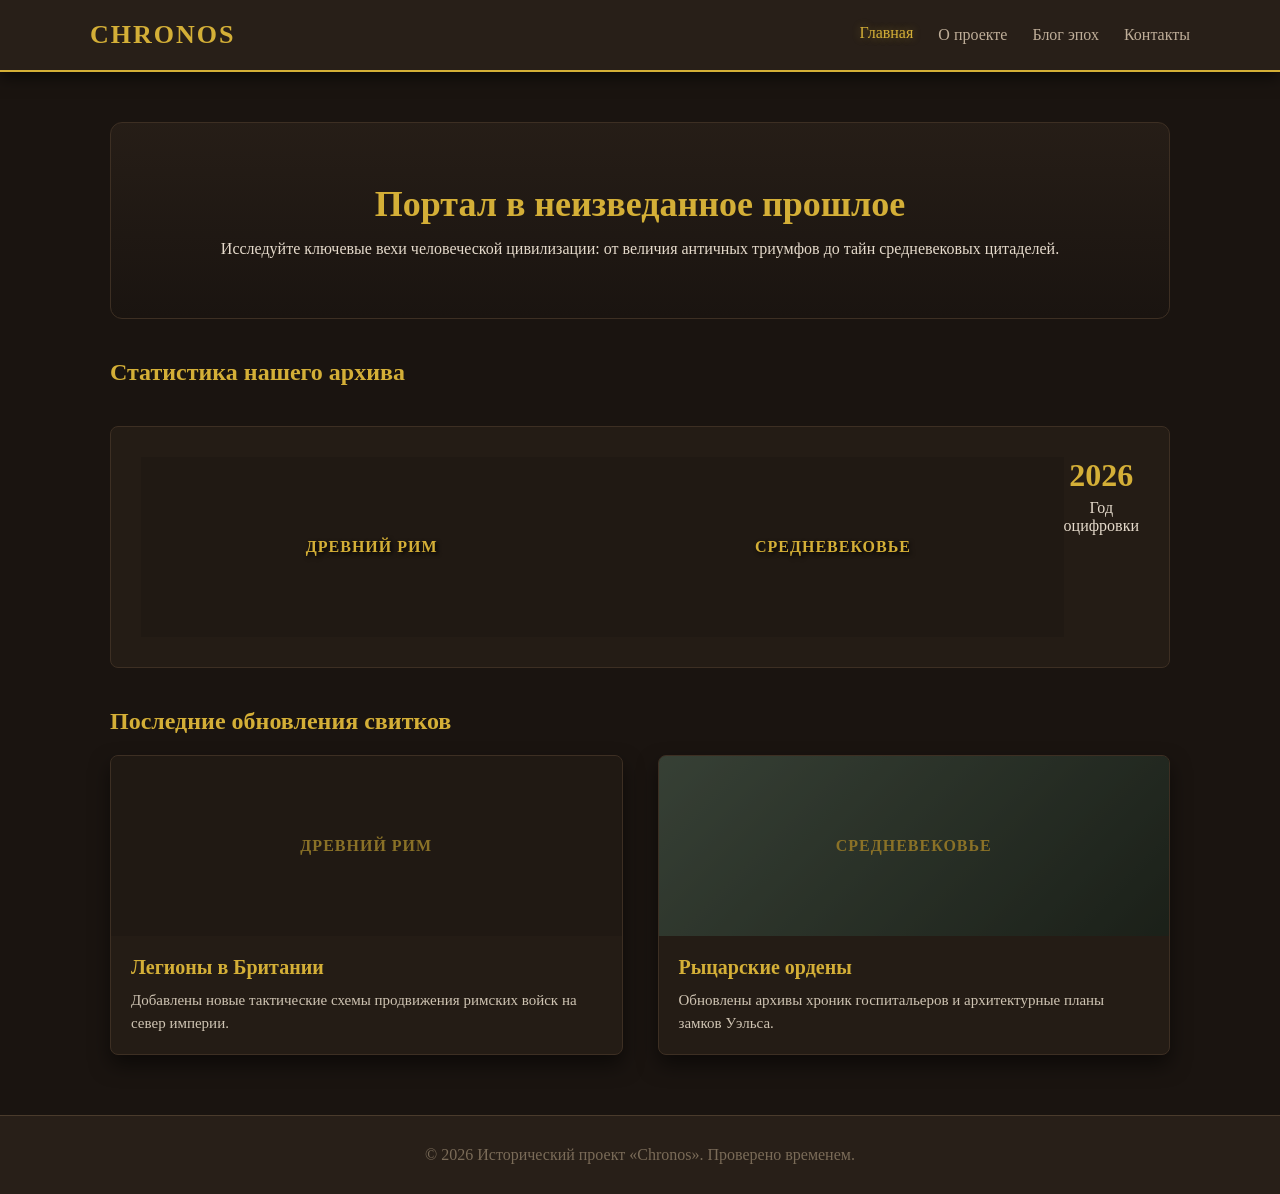
==== index.html @ 02c910a2 "New textex for site" ====
<!DOCTYPE html>
<html lang="ru">
<head>
    <meta charset="UTF-8">
    <meta name="viewport" content="width=device-width, initial-scale=1.0">
    <title>Хронос | Главная летопись</title>
    <link rel="stylesheet" href="css/style.css">
</head>
<body>
    <header>
        <nav>
            <div class="logo">Chronos</div>
            <ul>
                <li><a href="index.html" class="active">Главная</a></li>
                <li><a href="about.html">О проекте</a></li>
                <li><a href="blog.html">Блог эпох</a></li>
                <li><a href="contact.html">Контакты</a></li>
            </ul>
        </nav>
    </header>

    <div class="container fade-in">
        <section class="hero">
            <h2>Портал в неизведанное прошлое</h2>
            <p>Исследуйте ключевые вехи человеческой цивилизации: от величия античных триумфов до тайн средневековых цитаделей.</p>
        </section>

        <h3 style="color: #d4af37; font-size: 24px; margin-bottom: 15px;">Статистика нашего архива</h3>
        <div class="stats-container">
            <div class="image-placeholder img-rome"><span>Древний Рим</span></div>
            <div class="image-placeholder img-medieval"><span>Средневековье</span></div>
            <div class="stat-item"><span class="stat-number">2026</span><span>Год оцифровки</span></div>
        </div>

        <h3 style="color: #d4af37; font-size: 24px; margin-bottom: 15px;">Последние обновления свитков</h3>
        <div class="grid">
            <div class="card">
                <div class="image-placeholder">Древний Рим</div>
                <div class="card-content">
                    <h3>Легионы в Британии</h3>
                    <p>Добавлены новые тактические схемы продвижения римских войск на север империи.</p>
                </div>
            </div>
            <div class="card">
                <div class="image-placeholder" style="background: linear-gradient(135deg, #4a5d4e 0%, #1c281f 100%);">Средневековье</div>
                <div class="card-content">
                    <h3>Рыцарские ордены</h3>
                    <p>Обновлены архивы хроник госпитальеров и архитектурные планы замков Уэльса.</p>
                </div>
            </div>
        </div>
    </div>

    <footer><p>&copy; 2026 Исторический проект «Chronos». Проверено временем.</p></footer>
    <script src="js/script.js"></script>
</body>
</html>
---- css/style.css ----
* {
    margin: 0;
    padding: 0;
    box-sizing: border-box;
    font-family: 'Georgia', serif;
}

body {
    background-color: #1a1410;
    color: #e5dacb;
    overflow-x: hidden;
}

header {
    background-color: #281f18;
    position: sticky;
    top: 0;
    z-index: 100;
    box-shadow: 0 5px 15px rgba(0, 0, 0, 0.6);
    border-bottom: 2px solid #d4af37; 
}

nav {
    display: flex;
    justify-content: space-between;
    align-items: center;
    padding: 20px 50px;
    max-width: 1200px;
    margin: 0 auto;
}

.logo {
    font-size: 26px;
    font-weight: bold;
    color: #d4af37; 
    letter-spacing: 2px;
    text-transform: uppercase;
}

nav ul {
    display: flex;
    list-style: none;
    gap: 25px;
}

nav ul li a {
    color: #bfae99;
    text-decoration: none;
    font-size: 16px;
    font-weight: 500;
    transition: color 0.3s ease, transform 0.3s ease;
    display: inline-block;
}

nav ul li a:hover, nav ul li a.active {
    color: #d4af37;
    transform: translateY(-2px);
    text-shadow: 0 0 8px rgba(212, 175, 55, 0.4);
}

.container {
    max-width: 1100px;
    margin: 50px auto;
    padding: 0 20px;
}

.hero {
    text-align: center;
    padding: 60px 20px;
    background: linear-gradient(rgba(40, 31, 24, 0.85), rgba(26, 20, 16, 1));
    border-radius: 12px;
    margin-bottom: 40px;
    border: 1px solid #3d2f23;
}

.hero h2 {
    font-size: 36px;
    color: #d4af37;
    margin-bottom: 15px;
}

.stats-container {
    display: flex;
    justify-content: space-around;
    margin: 40px 0;
    background: #241c15;
    padding: 30px;
    border-radius: 8px;
    border: 1px solid #3d2f23;
}

.stat-item {
    text-align: center;
}

.stat-number {
    font-size: 32px;
    color: #d4af37;
    font-weight: bold;
    display: block;
    margin-bottom: 5px;
}

/* Анимация плавного появления при скролле */
.fade-in {
    opacity: 1; /* Теперь текст виден сразу! */
    transform: translateY(0);
}

.grid {
    display: grid;
    grid-template-columns: repeat(auto-fit, minmax(300px, 1fr));
    gap: 35px;
    margin-top: 20px;
}

.card {
    background-color: #241c15;
    border: 1px solid #3d2f23;
    border-radius: 8px;
    overflow: hidden;
    box-shadow: 0 10px 20px rgba(0,0,0,0.5);
    transition: transform 0.4s ease, border-color 0.4s ease, box-shadow 0.4s ease;
}

.card:hover {
    transform: translateY(-8px);
    border-color: #d4af37;
    box-shadow: 0 15px 30px rgba(212, 175, 55, 0.15);
}

/* Фоновые изображения для исторических эпох */
.image-placeholder {
    width: 100%;
    height: 180px;
    background-size: cover;
    background-position: center;
    background-repeat: no-repeat;
    display: flex;
    align-items: center;
    justify-content: center;
    font-weight: bold;
    color: #d4af37;
    text-transform: uppercase;
    letter-spacing: 1px;
    position: relative;
}

/* Накладываем небольшое темное затенение поверх картинок, чтобы текст на них читался идеально */
.image-placeholder::before {
    content: '';
    position: absolute;
    top: 0; left: 0; right: 0; bottom: 0;
    background: rgba(26, 20, 16, 0.4);
    z-index: 1;
}

.image-placeholder span {
    position: relative;
    z-index: 2;
    text-shadow: 2px 2px 4px rgba(0, 0, 0, 0.9);
}

/* Подключение реальных исторических изображений по прямым ссылкам */
.img-rome { 
    background-image: url('https://britishmuseum.org'); 
}
.img-medieval { 
    background-image: url('https://displate.com'); 
}
.img-rus { 
    background-image: url('https://nicholaskotar.com'); 
}


.card-content {
    padding: 20px;
}

.card-content h3 {
    color: #d4af37;
    margin-bottom: 10px;
    font-size: 20px;
}

.card-content p {
    font-size: 15px;
    line-height: 1.5;
    color: #cfc4b3;
}

form {
    display: flex;
    flex-direction: column;
    gap: 15px;
    max-width: 500px;
    background: #241c15;
    padding: 30px;
    border-radius: 8px;
    border: 1px solid #3d2f23;
}

input, textarea, button {
    padding: 12px;
    border-radius: 4px;
    border: 1px solid #4a3b2c;
    background: #1a1410;
    color: #e5dacb;
    font-size: 16px;
}

input:focus, textarea:focus {
    outline: none;
    border-color: #d4af37;
}

button {
    background: #d4af37;
    color: #1a1410;
    font-weight: bold;
    cursor: pointer;
    border: none;
    transition: background-color 0.3s ease, transform 0.2s ease;
}

button:hover {
    background-color: #bfa030;
    transform: translateY(-2px);
}

footer {
    text-align: center;
    padding: 30px;
    background-color: #281f18;
    color: #7a6b58;
    margin-top: 60px;
    border-top: 1px solid #4a3b2c;
}

@media (max-width: 768px) {
    nav { flex-direction: column; gap: 15px; }
    .stats-container { flex-direction: column; gap: 20px; }
}
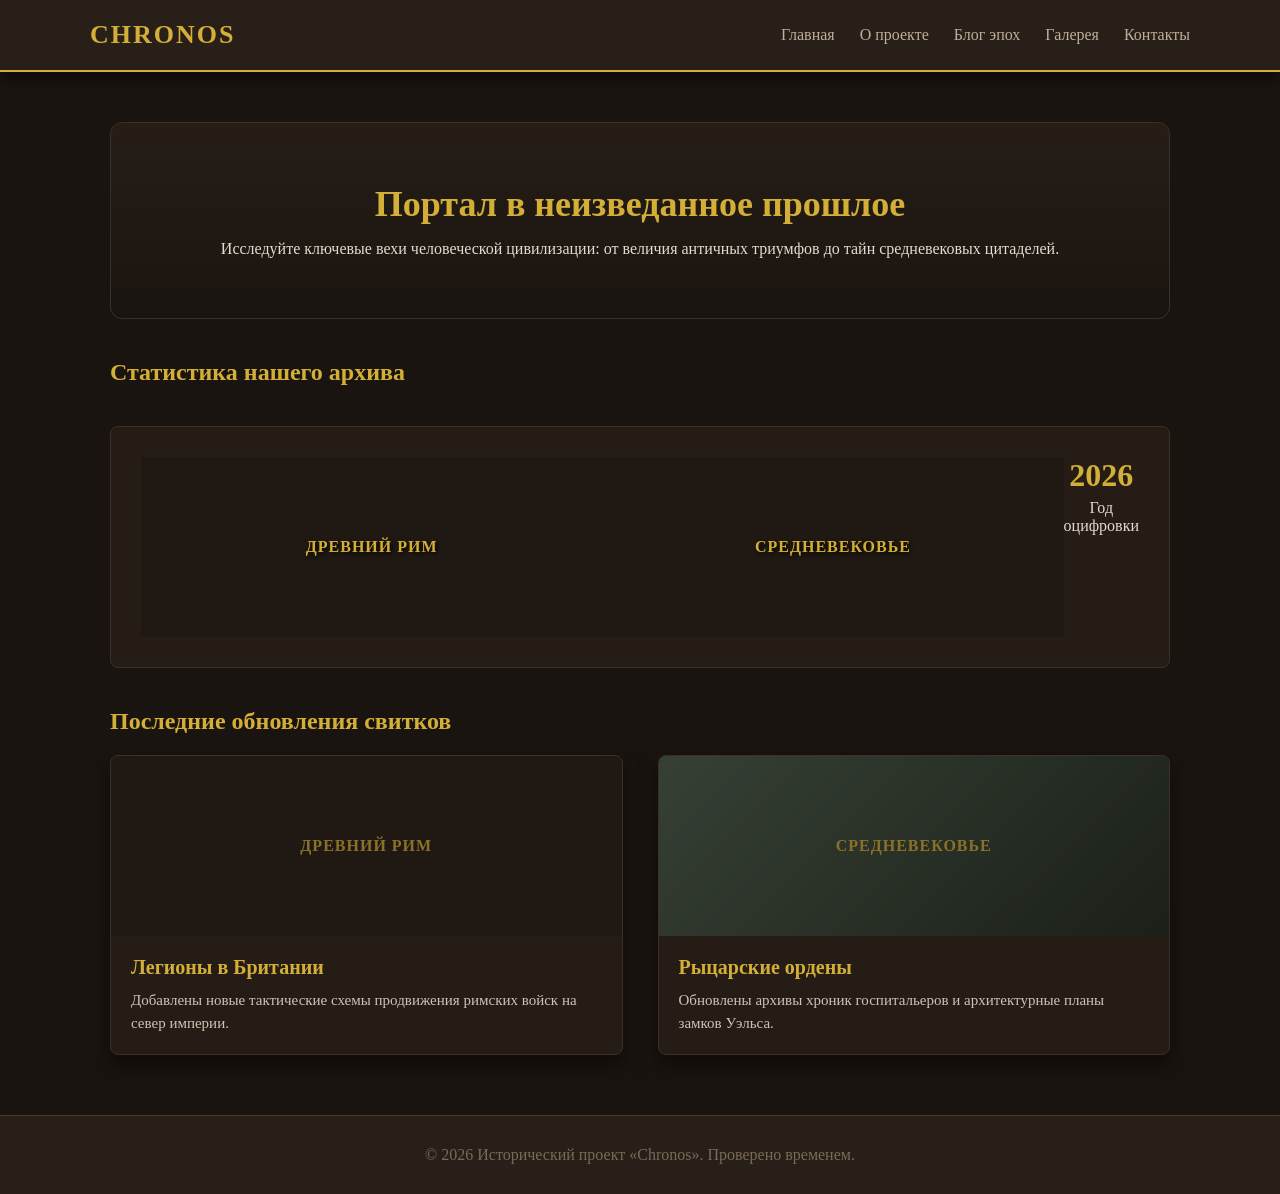
==== commit ce496280: "New update for site" ====
--- a/index.html
+++ b/index.html
@@ -11,10 +11,13 @@
         <nav>
             <div class="logo">Chronos</div>
             <ul>
-                <li><a href="index.html" class="active">Главная</a></li>
-                <li><a href="about.html">О проекте</a></li>
-                <li><a href="blog.html">Блог эпох</a></li>
-                <li><a href="contact.html">Контакты</a></li>
+                <ul>
+                    <li><a href="index.html">Главная</a></li>
+                    <li><a href="about.html">О проекте</a></li>
+                    <li><a href="blog.html">Блог эпох</a></li>
+                    <li><a href="gallery.html">Галерея</a></li> <!-- Ссылка на новую 5-ю страницу -->
+                    <li><a href="contact.html">Контакты</a></li>
+                </ul>
             </ul>
         </nav>
     </header>
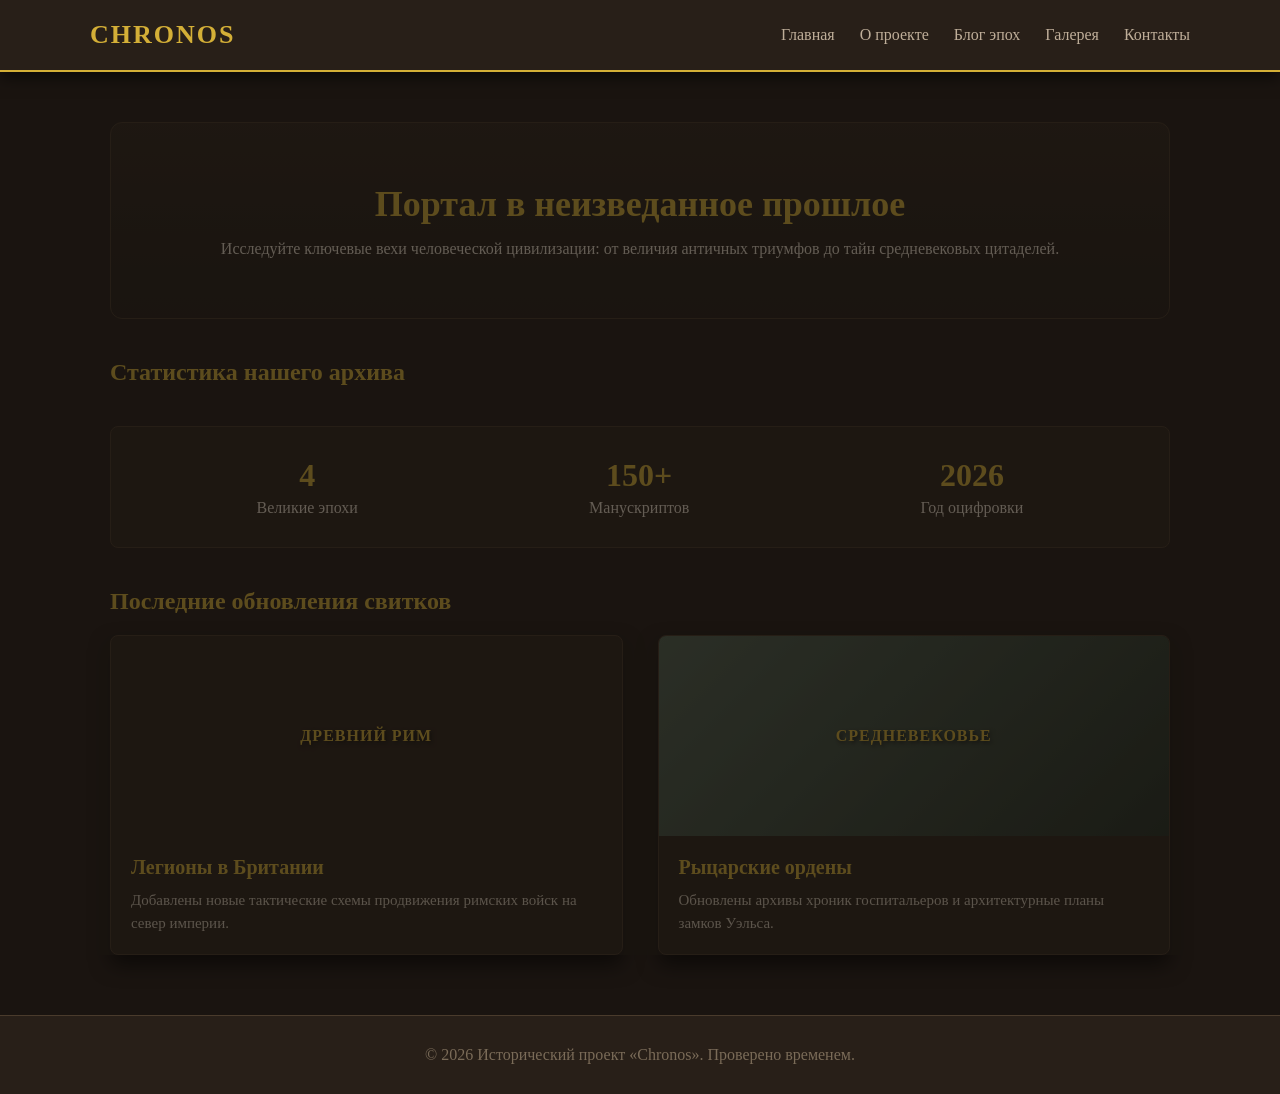
==== commit 59111656: "Newwwww" ====
--- a/index.html
+++ b/index.html
@@ -30,8 +30,8 @@
 
         <h3 style="color: #d4af37; font-size: 24px; margin-bottom: 15px;">Статистика нашего архива</h3>
         <div class="stats-container">
-            <div class="image-placeholder img-rome"><span>Древний Рим</span></div>
-            <div class="image-placeholder img-medieval"><span>Средневековье</span></div>
+            <div class="stat-item"><span class="stat-number">4</span><span>Великие эпохи</span></div>
+            <div class="stat-item"><span class="stat-number">150+</span><span>Манускриптов</span></div>
             <div class="stat-item"><span class="stat-number">2026</span><span>Год оцифровки</span></div>
         </div>
 
--- a/css/style.css
+++ b/css/style.css
@@ -79,6 +79,7 @@
     margin-bottom: 15px;
 }
 
+/* Статистика */
 .stats-container {
     display: flex;
     justify-content: space-around;
@@ -89,6 +90,7 @@
     border: 1px solid #3d2f23;
 }
 
+
 .stat-item {
     text-align: center;
 }
@@ -132,7 +134,7 @@
 /* Фоновые изображения для исторических эпох */
 .image-placeholder {
     width: 100%;
-    height: 180px;
+    height: 200px; /* Фиксированная высота, чтобы блок не сжимался */
     background-size: cover;
     background-position: center;
     background-repeat: no-repeat;
@@ -140,10 +142,21 @@
     align-items: center;
     justify-content: center;
     font-weight: bold;
-    color: #d4af37;
+    color: #d4af37 !important; /* Золотой цвет текста */
     text-transform: uppercase;
     letter-spacing: 1px;
-    position: relative;
+    text-shadow: 2px 2px 4px rgba(0, 0, 0, 0.9); /* Черная тень под текстом, чтобы он читался на любом фоне */
+}
+
+/* Подключение реальных исторических изображений по прямым ссылкам */
+.img-Rome { 
+    background-image: url('../img/Rome.jpg') !important;
+}
+.img-Medieval { 
+    background-image: url('../img/Medival.png') !important; 
+}
+.img-Rusi { 
+    background-image: url('../img/Rusi.jpg') !important; 
 }
 
 /* Накладываем небольшое темное затенение поверх картинок, чтобы текст на них читался идеально */
@@ -161,17 +174,6 @@
     text-shadow: 2px 2px 4px rgba(0, 0, 0, 0.9);
 }
 
-/* Подключение реальных исторических изображений по прямым ссылкам */
-.img-rome { 
-    background-image: url('https://britishmuseum.org'); 
-}
-.img-medieval { 
-    background-image: url('https://displate.com'); 
-}
-.img-rus { 
-    background-image: url('https://nicholaskotar.com'); 
-}
-
 
 .card-content {
     padding: 20px;
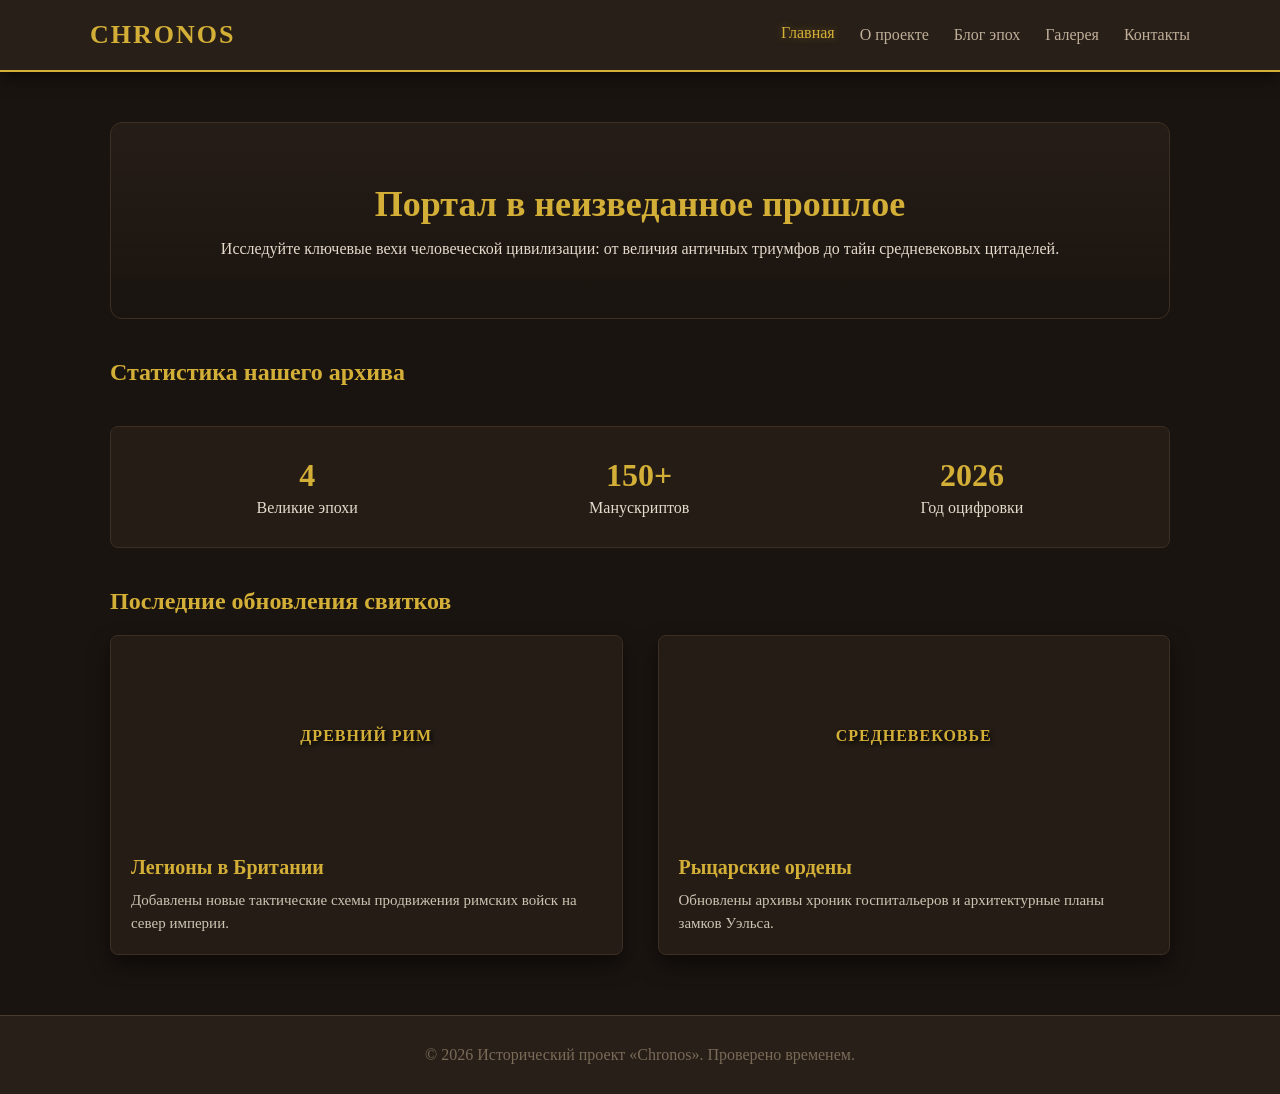
==== commit b76ac198: "Replacement" ====
--- a/index.html
+++ b/index.html
@@ -11,13 +11,11 @@
         <nav>
             <div class="logo">Chronos</div>
             <ul>
-                <ul>
-                    <li><a href="index.html">Главная</a></li>
-                    <li><a href="about.html">О проекте</a></li>
-                    <li><a href="blog.html">Блог эпох</a></li>
-                    <li><a href="gallery.html">Галерея</a></li> <!-- Ссылка на новую 5-ю страницу -->
-                    <li><a href="contact.html">Контакты</a></li>
-                </ul>
+                <li><a href="index.html" class="active">Главная</a></li>
+                <li><a href="about.html">О проекте</a></li>
+                <li><a href="blog.html">Блог эпох</a></li>
+                <li><a href="gallery.html">Галерея</a></li>
+                <li><a href="contact.html">Контакты</a></li>
             </ul>
         </nav>
     </header>
@@ -38,14 +36,14 @@
         <h3 style="color: #d4af37; font-size: 24px; margin-bottom: 15px;">Последние обновления свитков</h3>
         <div class="grid">
             <div class="card">
-                <div class="image-placeholder">Древний Рим</div>
+                <div class="image-placeholder img-rome">Древний Рим</div>
                 <div class="card-content">
                     <h3>Легионы в Британии</h3>
                     <p>Добавлены новые тактические схемы продвижения римских войск на север империи.</p>
                 </div>
             </div>
             <div class="card">
-                <div class="image-placeholder" style="background: linear-gradient(135deg, #4a5d4e 0%, #1c281f 100%);">Средневековье</div>
+                <div class="image-placeholder img-medieval">Средневековье</div>
                 <div class="card-content">
                     <h3>Рыцарские ордены</h3>
                     <p>Обновлены архивы хроник госпитальеров и архитектурные планы замков Уэльса.</p>
@@ -57,4 +55,4 @@
     <footer><p>&copy; 2026 Исторический проект «Chronos». Проверено временем.</p></footer>
     <script src="js/script.js"></script>
 </body>
-</html>+</html>
--- a/css/style.css
+++ b/css/style.css
@@ -1,3 +1,4 @@
+/* Сброс стилей и шрифты */
 * {
     margin: 0;
     padding: 0;
@@ -6,18 +7,19 @@
 }
 
 body {
-    background-color: #1a1410;
-    color: #e5dacb;
+    background-color: #1a1410; /* Цвет старого дуба */
+    color: #e5dacb; /* Цвет состаренной бумаги */
     overflow-x: hidden;
 }
 
+/* Общие Header и Footer */
 header {
     background-color: #281f18;
     position: sticky;
     top: 0;
     z-index: 100;
     box-shadow: 0 5px 15px rgba(0, 0, 0, 0.6);
-    border-bottom: 2px solid #d4af37; 
+    border-bottom: 2px solid #d4af37; /* Золотая линия */
 }
 
 nav {
@@ -32,7 +34,7 @@
 .logo {
     font-size: 26px;
     font-weight: bold;
-    color: #d4af37; 
+    color: #d4af37;
     letter-spacing: 2px;
     text-transform: uppercase;
 }
@@ -64,6 +66,7 @@
     padding: 0 20px;
 }
 
+/* Секция Hero */
 .hero {
     text-align: center;
     padding: 60px 20px;
@@ -79,7 +82,7 @@
     margin-bottom: 15px;
 }
 
-/* Статистика */
+/* Изначальный stats-container по ТЗ */
 .stats-container {
     display: flex;
     justify-content: space-around;
@@ -90,7 +93,6 @@
     border: 1px solid #3d2f23;
 }
 
-
 .stat-item {
     text-align: center;
 }
@@ -103,12 +105,23 @@
     margin-bottom: 5px;
 }
 
-/* Анимация плавного появления при скролле */
+/* Надежная CSS-анимация появления страниц (без участия JS) */
 .fade-in {
-    opacity: 1; /* Теперь текст виден сразу! */
-    transform: translateY(0);
-}
-
+    animation: stableReveal 1s ease-out forwards;
+}
+
+@keyframes stableReveal {
+    from {
+        opacity: 0;
+        transform: translateY(15px);
+    }
+    to {
+        opacity: 1;
+        transform: translateY(0);
+    }
+}
+
+/* Историческая сетка артефактов */
 .grid {
     display: grid;
     grid-template-columns: repeat(auto-fit, minmax(300px, 1fr));
@@ -116,25 +129,25 @@
     margin-top: 20px;
 }
 
+/* Карточки с эффектом увеличения */
 .card {
     background-color: #241c15;
     border: 1px solid #3d2f23;
     border-radius: 8px;
     overflow: hidden;
     box-shadow: 0 10px 20px rgba(0,0,0,0.5);
-    transition: transform 0.4s ease, border-color 0.4s ease, box-shadow 0.4s ease;
+    transition: transform 0.4s ease, border-color 0.4s ease;
 }
 
 .card:hover {
     transform: translateY(-8px);
     border-color: #d4af37;
-    box-shadow: 0 15px 30px rgba(212, 175, 55, 0.15);
-}
-
-/* Фоновые изображения для исторических эпох */
+}
+
+/* Фоновые блоки для картинок */
 .image-placeholder {
     width: 100%;
-    height: 200px; /* Фиксированная высота, чтобы блок не сжимался */
+    height: 200px;
     background-size: cover;
     background-position: center;
     background-repeat: no-repeat;
@@ -142,38 +155,22 @@
     align-items: center;
     justify-content: center;
     font-weight: bold;
-    color: #d4af37 !important; /* Золотой цвет текста */
+    color: #d4af37 !important;
     text-transform: uppercase;
     letter-spacing: 1px;
-    text-shadow: 2px 2px 4px rgba(0, 0, 0, 0.9); /* Черная тень под текстом, чтобы он читался на любом фоне */
-}
-
-/* Подключение реальных исторических изображений по прямым ссылкам */
-.img-Rome { 
-    background-image: url('../img/Rome.jpg') !important;
-}
-.img-Medieval { 
-    background-image: url('../img/Medival.png') !important; 
-}
-.img-Rusi { 
-    background-image: url('../img/Rusi.jpg') !important; 
-}
-
-/* Накладываем небольшое темное затенение поверх картинок, чтобы текст на них читался идеально */
-.image-placeholder::before {
-    content: '';
-    position: absolute;
-    top: 0; left: 0; right: 0; bottom: 0;
-    background: rgba(26, 20, 16, 0.4);
-    z-index: 1;
-}
-
-.image-placeholder span {
-    position: relative;
-    z-index: 2;
     text-shadow: 2px 2px 4px rgba(0, 0, 0, 0.9);
 }
 
+/* Локальные пути к вашим скачанным файлам в папке img */
+.img-rome { 
+    background-image: url('../img/rome.jpg') !important; 
+}
+.img-medieval { 
+    background-image: url('../img/medieval.jpg') !important; 
+}
+.img-rus { 
+    background-image: url('../img/rus.jpg') !important; 
+}
 
 .card-content {
     padding: 20px;
@@ -191,6 +188,7 @@
     color: #cfc4b3;
 }
 
+/* Стили формы */
 form {
     display: flex;
     flex-direction: column;
@@ -230,6 +228,7 @@
     transform: translateY(-2px);
 }
 
+/* Подвал */
 footer {
     text-align: center;
     padding: 30px;
@@ -239,6 +238,7 @@
     border-top: 1px solid #4a3b2c;
 }
 
+/* Мобильная адаптивность по ТЗ */
 @media (max-width: 768px) {
     nav { flex-direction: column; gap: 15px; }
     .stats-container { flex-direction: column; gap: 20px; }
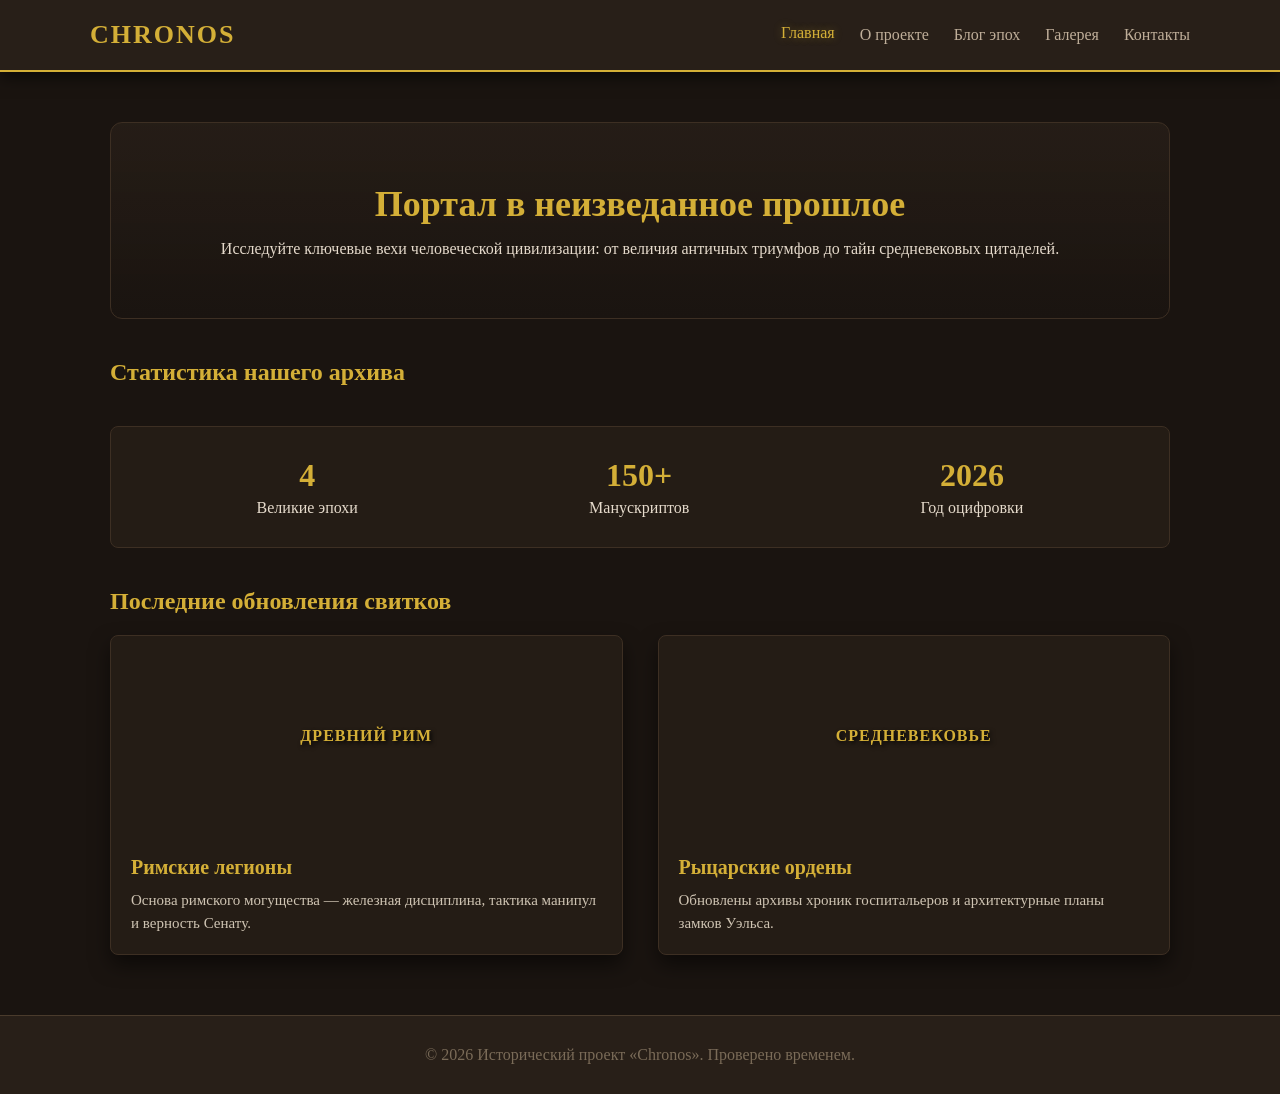
==== commit 393cc450: "new textes for Rome" ====
--- a/index.html
+++ b/index.html
@@ -38,8 +38,8 @@
             <div class="card">
                 <div class="image-placeholder img-rome">Древний Рим</div>
                 <div class="card-content">
-                    <h3>Легионы в Британии</h3>
-                    <p>Добавлены новые тактические схемы продвижения римских войск на север империи.</p>
+                    <h3>Римские легионы</h3>
+                    <p>Основа римского могущества — железная дисциплина, тактика манипул и верность Сенату.</p>
                 </div>
             </div>
             <div class="card">
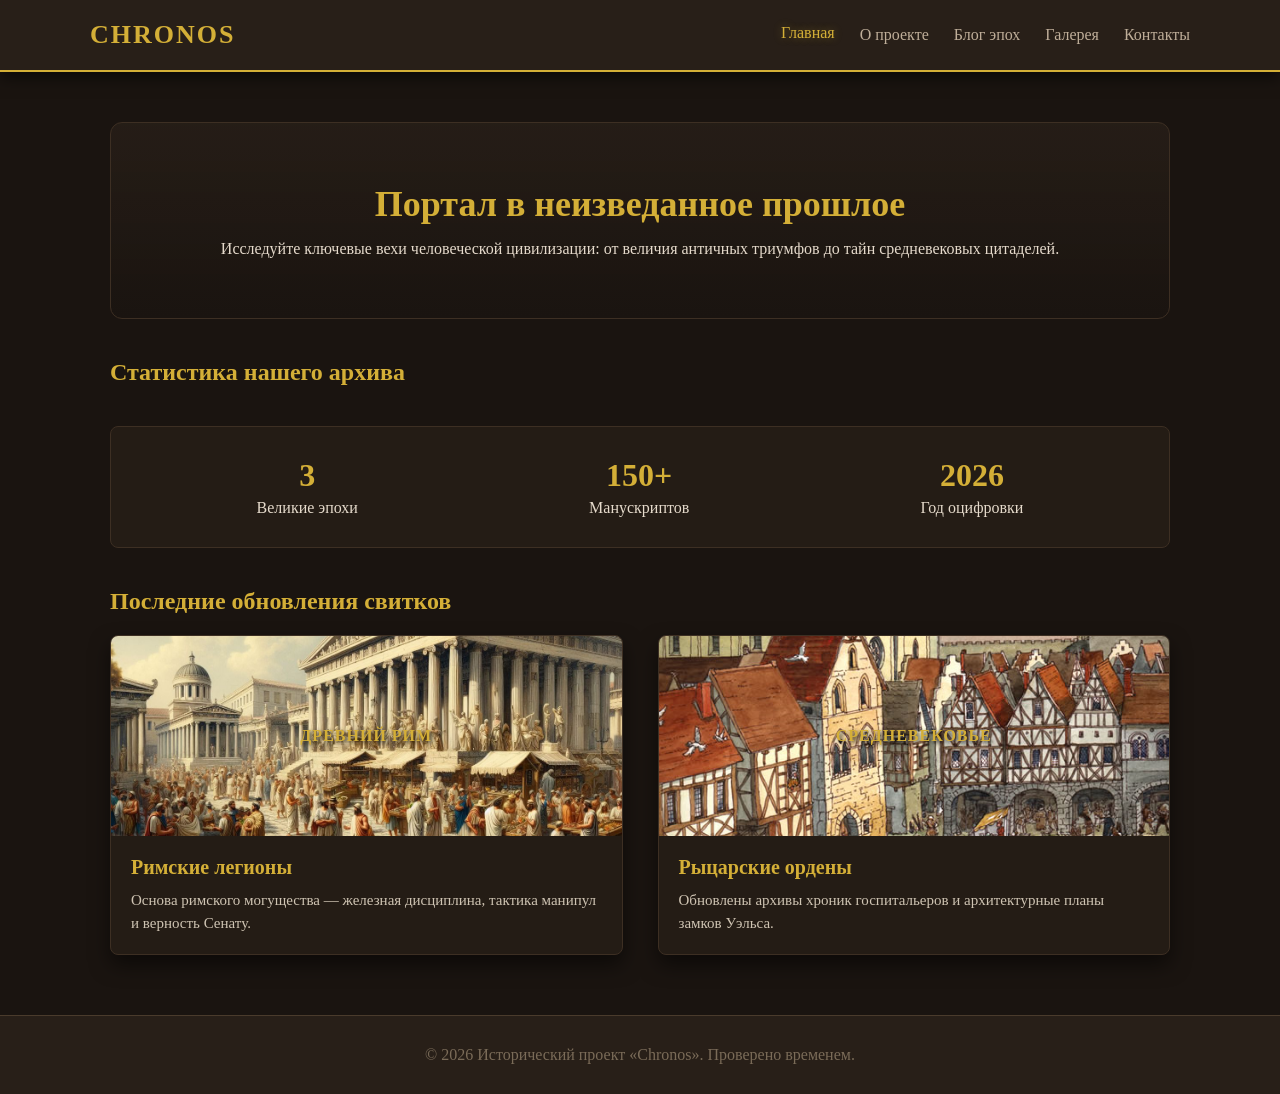
==== commit 8ccce7b4: "new text" ====
--- a/index.html
+++ b/index.html
@@ -28,7 +28,7 @@
 
         <h3 style="color: #d4af37; font-size: 24px; margin-bottom: 15px;">Статистика нашего архива</h3>
         <div class="stats-container">
-            <div class="stat-item"><span class="stat-number">4</span><span>Великие эпохи</span></div>
+            <div class="stat-item"><span class="stat-number">3</span><span>Великие эпохи</span></div>
             <div class="stat-item"><span class="stat-number">150+</span><span>Манускриптов</span></div>
             <div class="stat-item"><span class="stat-number">2026</span><span>Год оцифровки</span></div>
         </div>
--- a/css/style.css
+++ b/css/style.css
@@ -163,13 +163,13 @@
 
 /* Локальные пути к вашим скачанным файлам в папке img */
 .img-rome { 
-    background-image: url('../img/rome.jpg') !important; 
+    background-image: url('../img/Rome.jpg') !important; 
 }
 .img-medieval { 
-    background-image: url('../img/medieval.jpg') !important; 
+    background-image: url('../img/Medival.png') !important; 
 }
 .img-rus { 
-    background-image: url('../img/rus.jpg') !important; 
+    background-image: url('../img/Rusi.jpg') !important; 
 }
 
 .card-content {
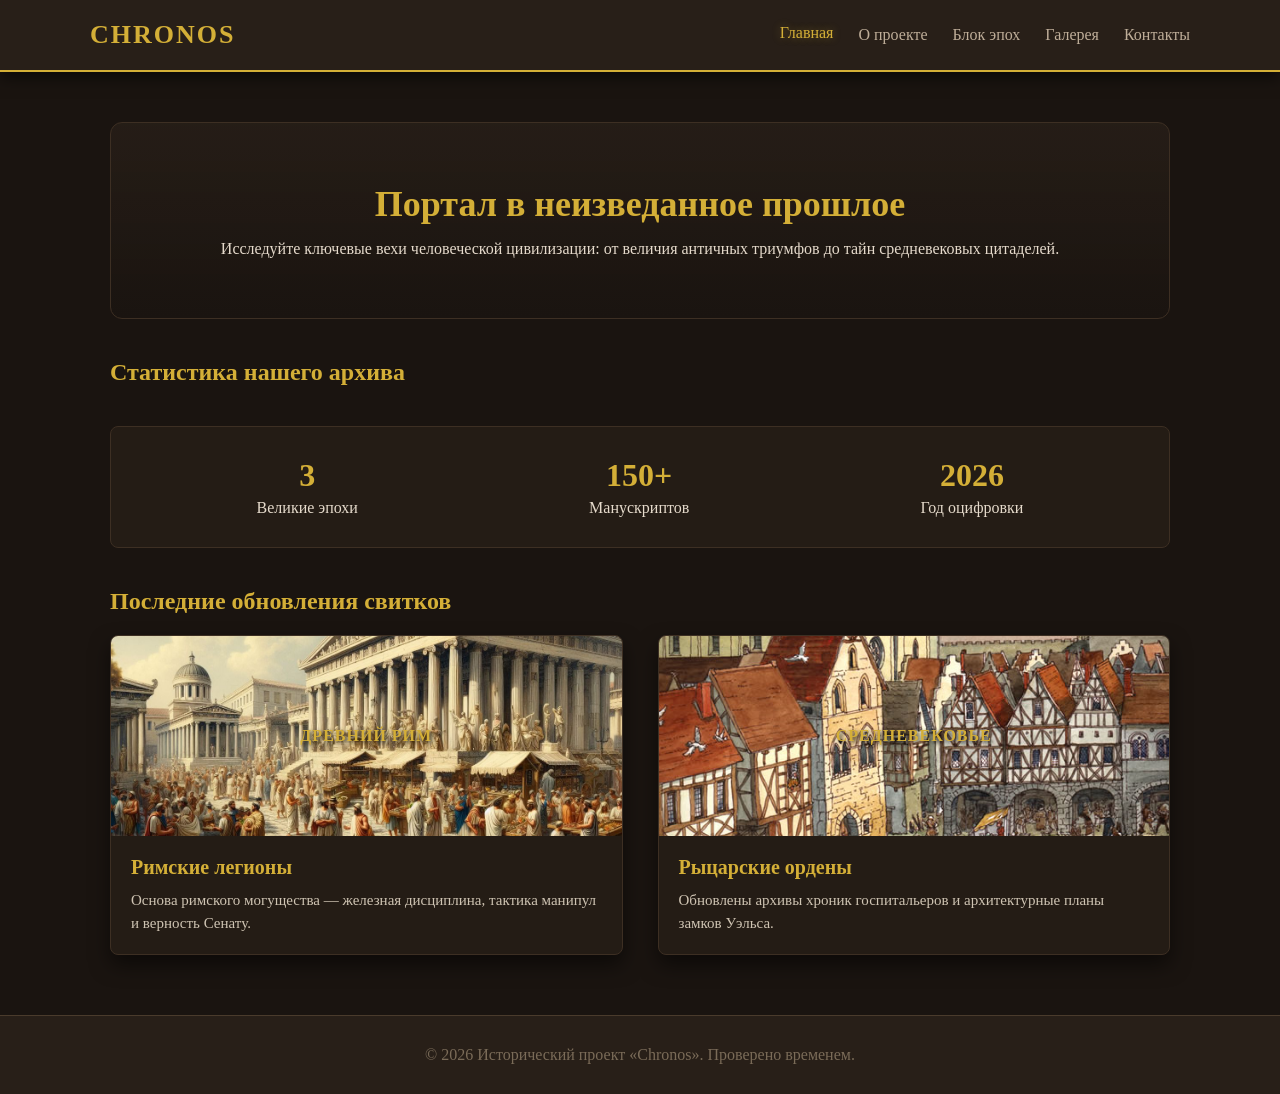
==== commit acea4c5a: "Replasement blog g on k" ====
--- a/index.html
+++ b/index.html
@@ -13,7 +13,7 @@
             <ul>
                 <li><a href="index.html" class="active">Главная</a></li>
                 <li><a href="about.html">О проекте</a></li>
-                <li><a href="blog.html">Блог эпох</a></li>
+                <li><a href="blog.html">Блок эпох</a></li>
                 <li><a href="gallery.html">Галерея</a></li>
                 <li><a href="contact.html">Контакты</a></li>
             </ul>
